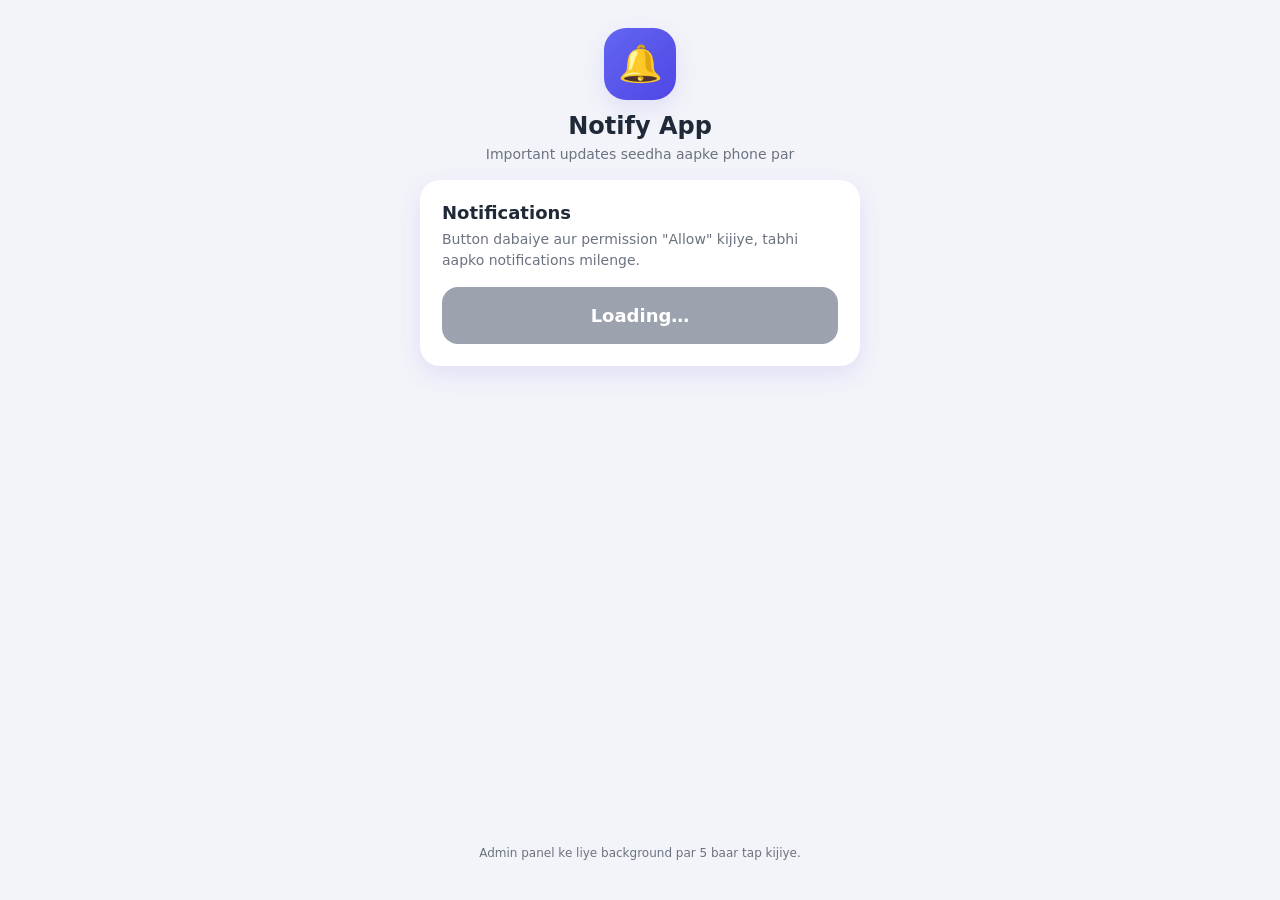
==== index.html @ cc6c39fa "Update index.html" ====
<!DOCTYPE html>
<html lang="hi">
<head>
<meta charset="UTF-8">
<meta name="viewport" content="width=device-width, initial-scale=1, viewport-fit=cover">
<title>Notify App</title>
<meta name="theme-color" content="#4f46e5">
<link rel="manifest" href="/manifest.json">
<link rel="icon" href="/icons/icon-192x192.png">
<link rel="apple-touch-icon" href="/icons/icon-192x192.png">
<meta name="apple-mobile-web-app-capable" content="yes">
<meta name="mobile-web-app-capable" content="yes">
<meta name="apple-mobile-web-app-title" content="Notify">

<!-- OneSignal v16 SDK (ye hi ek external script hai jo allowed hai) -->
<script src="https://cdn.onesignal.com/sdks/web/v16/OneSignalSDK.page.js" defer></script>

<style>
  /* ===== Colors aur basic variables ===== */
  :root{
    --primary:#4f46e5;
    --primary-dark:#4338ca;
    --bg:#f3f4f9;
    --card:#ffffff;
    --text:#1f2937;
    --muted:#6b7280;
    --ok:#16a34a;
    --err:#dc2626;
    --warn:#d97706;
    --shadow:0 8px 24px rgba(79,70,229,.12);
  }
  *{box-sizing:border-box;-webkit-tap-highlight-color:transparent}
  html,body{margin:0;padding:0;min-height:100%}
  body{
    min-height:100vh;
    background:var(--bg);
    color:var(--text);
    font-family:system-ui,-apple-system,"Segoe UI",Roboto,sans-serif;
    display:flex;justify-content:center;
    padding:env(safe-area-inset-top) 16px env(safe-area-inset-bottom);
  }
  /* #app poora page cover karta hai taaki background tap pakda ja sake */
  #app{width:100%;max-width:440px;min-height:100vh;padding:28px 0 40px;display:flex;flex-direction:column;gap:18px}

  header{text-align:center}
  .logo{
    width:72px;height:72px;margin:0 auto 12px;border-radius:22px;
    background:linear-gradient(135deg,#6366f1,#4f46e5);
    display:flex;align-items:center;justify-content:center;
    font-size:36px;box-shadow:var(--shadow);
  }
  h1{margin:0;font-size:24px}
  .sub{margin:6px 0 0;color:var(--muted);font-size:14px}

  /* ===== Cards ===== */
  .card{background:var(--card);border-radius:20px;padding:22px;box-shadow:var(--shadow)}
  .card h2{margin:0 0 6px;font-size:18px}
  .card p{margin:0 0 16px;color:var(--muted);font-size:14px;line-height:1.5}

  /* ===== Buttons ===== */
  button{font:inherit;cursor:pointer;border:0}
  .btn{
    width:100%;padding:18px;border-radius:16px;
    background:var(--primary);color:#fff;font-size:18px;font-weight:600;
    box-shadow:0 6px 16px rgba(79,70,229,.35);transition:transform .1s,background .2s;
  }
  .btn:active{transform:scale(.97)}
  .btn:hover{background:var(--primary-dark)}
  .btn:disabled{background:#9ca3af;box-shadow:none;cursor:not-allowed;transform:none}
  .btn.done{background:var(--ok);box-shadow:none}
  .btn.small{padding:14px;font-size:16px;margin-top:6px}

  /* ===== Inputs ===== */
  label{display:block;font-size:13px;font-weight:600;margin:12px 0 6px}
  input[type=text],input[type=datetime-local],textarea{
    width:100%;padding:13px 14px;border-radius:12px;border:1.5px solid #e5e7eb;
    font:inherit;font-size:16px;background:#fafafa;color:var(--text);outline:none;
  }
  input:focus,textarea:focus{border-color:var(--primary);background:#fff}
  textarea{resize:vertical;min-height:90px}
  .hint{font-size:12px;color:var(--muted);margin-top:4px}

  /* ===== Status messages ===== */
  .status{margin-top:14px;padding:12px 14px;border-radius:12px;font-size:14px;line-height:1.4;display:none}
  .status.show{display:block}
  .status.ok{background:#dcfce7;color:#166534}
  .status.err{background:#fee2e2;color:#991b1b}
  .status.info{background:#e0e7ff;color:#3730a3}
  .status.warn{background:#fef3c7;color:#92400e}

  .hidden{display:none !important}
  .admin-badge{display:inline-block;font-size:11px;background:#fef3c7;color:#92400e;padding:3px 8px;border-radius:999px;margin-left:6px;vertical-align:middle}
  .link-btn{background:none;color:var(--muted);font-size:12px;text-decoration:underline;margin-top:12px;padding:0}
  footer{text-align:center;color:var(--muted);font-size:12px;margin-top:auto}
</style>
</head>
<body>
<div id="app">

  <header>
    <div class="logo">🔔</div>
    <h1>Notify App</h1>
    <p class="sub">Important updates seedha aapke phone par</p>
  </header>

  <!-- ===== USER CARD: Enable Notifications ===== -->
  <section class="card" id="userCard">
    <h2>Notifications</h2>
    <p>Button dabaiye aur permission "Allow" kijiye, tabhi aapko notifications milenge.</p>
    <button class="btn" id="enableBtn" disabled>Loading…</button>
    <div class="status" id="userStatus"></div>
  </section>

  <!-- ===== ADMIN CARD: hidden by default ===== -->
  <section class="card hidden" id="adminCard">
    <h2>Admin Panel <span class="admin-badge">ADMIN</span></h2>
    <p>Message likhiye. Time khali chhodenge to turant send hoga.</p>

    <label for="msgInput">Message</label>
    <textarea id="msgInput" placeholder="Yahan notification ka message likhiye…" maxlength="300"></textarea>

    <label for="timeInput">Schedule time (optional)</label>
    <input type="datetime-local" id="timeInput">
    <div class="hint">Blank = abhi bhejo. Schedule ka time 5 minute ke gap me check hota hai.</div>

    <button class="btn small" id="sendBtn">Send Notification</button>
    <div class="status" id="adminStatus"></div>
    <button class="link-btn" id="logoutBtn">Admin se logout</button>
  </section>

  <footer>Admin panel ke liye background par 5 baar tap kijiye.</footer>
</div>

<script>
/* =====================================================
   CONFIG — yahan apni values daaliye (placeholders replace karein)
   ===================================================== */
const ONESIGNAL_APP_ID = "YOUR_ONESIGNAL_APP_ID";   // OneSignal dashboard se App ID
const BACKEND_URL      = "https://script.google.com/macros/s/AKfycbxgzNhqhgx6jsTKfOIN2GM1vT1RnUZ-F6PFN4quOIs3xCVzwzobRehLZ_WMdXaj-vRo/exec";     // Apps Script Web App ka /exec URL
const ADMIN_PASSWORD   = "admin123";                // Admin password (baad me badal lein)

/* =====================================================
   Chhote helper functions
   ===================================================== */
const $ = (id) => document.getElementById(id);

// Status message dikhane ke liye (type: ok | err | info | warn)
function showStatus(el, type, text){
  el.className = 'status show ' + type;
  el.textContent = text;
}

// Placeholder abhi tak replace hua ya nahi, ye check karta hai
function isConfigured(){
  return ONESIGNAL_APP_ID && !ONESIGNAL_APP_ID.startsWith('YOUR_') &&
         BACKEND_URL && !BACKEND_URL.startsWith('YOUR_');
}

/* Apps Script ko POST bhejne ka function.
   NOTE: Content-Type 'text/plain' isliye rakha hai taaki browser "preflight"
   (OPTIONS request) na bheje — Apps Script OPTIONS support nahi karta. */
async function postToBackend(payload){
  const res = await fetch(BACKEND_URL, {
    method: 'POST',
    headers: { 'Content-Type': 'text/plain;charset=utf-8' },
    body: JSON.stringify(payload)
  });
  if(!res.ok) throw new Error('Server error: ' + res.status);
  return await res.json();
}

/* =====================================================
   PART 1 — USER SIDE: OneSignal + Enable Notifications
   NOTE: Service worker (OneSignalSDKWorker.js) ko OneSignal SDK khud
   register karta hai init() ke time par, isliye alag se register nahi kiya.
   ===================================================== */
let OS = null;                 // OneSignal object yahan store hoga
const enableBtn  = $('enableBtn');
const userStatus = $('userStatus');

window.OneSignalDeferred = window.OneSignalDeferred || [];
OneSignalDeferred.push(async function(OneSignal){
  if(!isConfigured()){
    enableBtn.textContent = 'Setup pending';
    showStatus(userStatus, 'warn', 'index.html me ONESIGNAL_APP_ID aur BACKEND_URL replace kijiye.');
    return;
  }
  try{
    await OneSignal.init({
      appId: ONESIGNAL_APP_ID,
      serviceWorkerPath: 'OneSignalSDKWorker.js',
      notifyButton: { enable: false },          // hum apna button use kar rahe hain
      allowLocalhostAsSecureOrigin: true         // local testing ke liye
    });
    OS = OneSignal;

    // Subscription badle (opt-in / opt-out) to UI refresh karo
    OS.User.PushSubscription.addEventListener('change', refreshUI);
    await refreshUI();
  }catch(err){
    console.error(err);
    enableBtn.textContent = 'Enable Notifications';
    enableBtn.disabled = false;
    showStatus(userStatus, 'err', 'OneSignal start nahi hua: ' + (err.message || err));
  }
});

// Button aur status ko current state ke hisaab se update karta hai
async function refreshUI(){
  if(!OS) return;
  const optedIn = OS.User.PushSubscription.optedIn;
  if(optedIn){
    enableBtn.textContent = '✅ Subscribed';
    enableBtn.classList.add('done');
    enableBtn.disabled = true;
    // Agar pehle register fail hua tha to chupke se dobara try karo
    silentRegister();
  }else{
    enableBtn.textContent = 'Enable Notifications';
    enableBtn.classList.remove('done');
    enableBtn.disabled = false;
    if(Notification.permission === 'denied'){
      showStatus(userStatus, 'err', 'Notifications blocked hain. Browser/site settings me jaakar Allow kijiye.');
    }
  }
}

// playerId (subscription id) aane tak intezaar karta hai (max ~10 sec)
async function waitForPlayerId(){
  for(let i = 0; i < 40; i++){
    const id = OS.User.PushSubscription.id;
    if(id) return id;
    await new Promise(r => setTimeout(r, 250));
  }
  return null;
}

// playerId ko Google Sheet ("Subscribers") me save karta hai
async function registerPlayer(playerId){
  const data = await postToBackend({ action: 'register', playerId: playerId });
  if(!data.ok) throw new Error(data.error || 'Register fail');
  try{ localStorage.setItem('registeredId', playerId); }catch(e){}
}

// Page load par: agar subscribed hai par id save nahi hui, to ab save kar do
async function silentRegister(){
  try{
    const id = await waitForPlayerId();
    if(!id) return;
    if(localStorage.getItem('registeredId') === id) return; // pehle se saved
    await registerPlayer(id);
  }catch(e){ console.warn('Silent register fail:', e); }
}

// "Enable Notifications" button click
enableBtn.addEventListener('click', async () => {
  if(!OS){ showStatus(userStatus, 'err', 'OneSignal abhi ready nahi hai, thodi der baad try kijiye.'); return; }
  enableBtn.disabled = true;
  showStatus(userStatus, 'info', 'Permission maangi ja rahi hai…');
  try{
    await OS.Notifications.requestPermission();           // browser popup
    if(!OS.Notifications.permission){
      showStatus(userStatus, 'err', 'Permission deny ho gayi. Settings me jaakar Allow kijiye.');
      enableBtn.disabled = false;
      return;
    }
    await OS.User.PushSubscription.optIn();               // subscription active karo
    const playerId = await waitForPlayerId();
    if(!playerId) throw new Error('Subscription ID nahi mili, dobara try kijiye.');
    await registerPlayer(playerId);
    showStatus(userStatus, 'ok', 'Done! Aap ab notifications paayenge. 🎉');
    await refreshUI();
  }catch(err){
    console.error(err);
    showStatus(userStatus, 'err', 'Error: ' + (err.message || err));
    enableBtn.disabled = false;
  }
});

/* =====================================================
   PART 2 — HIDDEN ADMIN PANEL
   Background par 1.5 sec ke andar 5 tap → password prompt
   ===================================================== */
const adminCard = $('adminCard');
const adminStatus = $('adminStatus');

function showAdmin(){ adminCard.classList.remove('hidden'); }
function hideAdmin(){ adminCard.classList.add('hidden'); }

// Page load par: agar pehle unlock kiya tha to panel dikhao
try{ if(localStorage.getItem('isAdmin') === '1') showAdmin(); }catch(e){}

let tapTimes = [];
document.addEventListener('click', (e) => {
  // Buttons, inputs aur cards par tap ginti me nahi aayega — sirf background
  if(e.target.closest('button, input, textarea, label, .card')) return;
  const now = Date.now();
  tapTimes.push(now);
  tapTimes = tapTimes.filter(t => now - t <= 1500);  // sirf pichhle 1.5 sec ke taps
  if(tapTimes.length >= 5){
    tapTimes = [];
    if(!adminCard.classList.contains('hidden')) return;   // pehle se unlocked
    const pwd = window.prompt('Admin password daaliye:');
    if(pwd === null) return;                              // cancel
    if(pwd === ADMIN_PASSWORD){
      try{ localStorage.setItem('isAdmin', '1'); }catch(e){}
      showAdmin();
    }else{
      alert('Galat password.');
    }
  }
});

// Logout: panel chhupa do aur isAdmin hata do
$('logoutBtn').addEventListener('click', () => {
  try{ localStorage.removeItem('isAdmin'); }catch(e){}
  hideAdmin();
});

// "Send Notification" button
$('sendBtn').addEventListener('click', async () => {
  const sendBtn = $('sendBtn');
  const message = $('msgInput').value.trim();
  const timeVal = $('timeInput').value;     // "2026-11-01T18:30" (device ka local time)

  if(!message){ showStatus(adminStatus, 'err', 'Pehle message likhiye.'); return; }
  if(!isConfigured()){ showStatus(adminStatus, 'err', 'BACKEND_URL abhi replace nahi hua.'); return; }

  // Local time ko ISO (UTC) me badalte hain taaki timezone ka confusion na ho
  let time = '';
  if(timeVal){
    const d = new Date(timeVal);
    if(isNaN(d.getTime())){ showStatus(adminStatus, 'err', 'Time sahi nahi hai.'); return; }
    time = d.toISOString();
  }

  sendBtn.disabled = true;
  showStatus(adminStatus, 'info', time ? 'Schedule ho raha hai…' : 'Bheja ja raha hai…');
  try{
    const data = await postToBackend({ action: 'schedule', message: message, time: time });
    if(!data.ok) throw new Error(data.error || 'Request fail');
    showStatus(adminStatus, 'ok', time
      ? '✅ Schedule ho gaya! Time par (5 min ke andar) send hoga.'
      : '✅ Notification bhej di gayi!');
    $('msgInput').value = '';
    $('timeInput').value = '';
  }catch(err){
    console.error(err);
    showStatus(adminStatus, 'err', 'Error: ' + (err.message || err));
  }finally{
    sendBtn.disabled = false;
  }
});
</script>
</body>
</html>
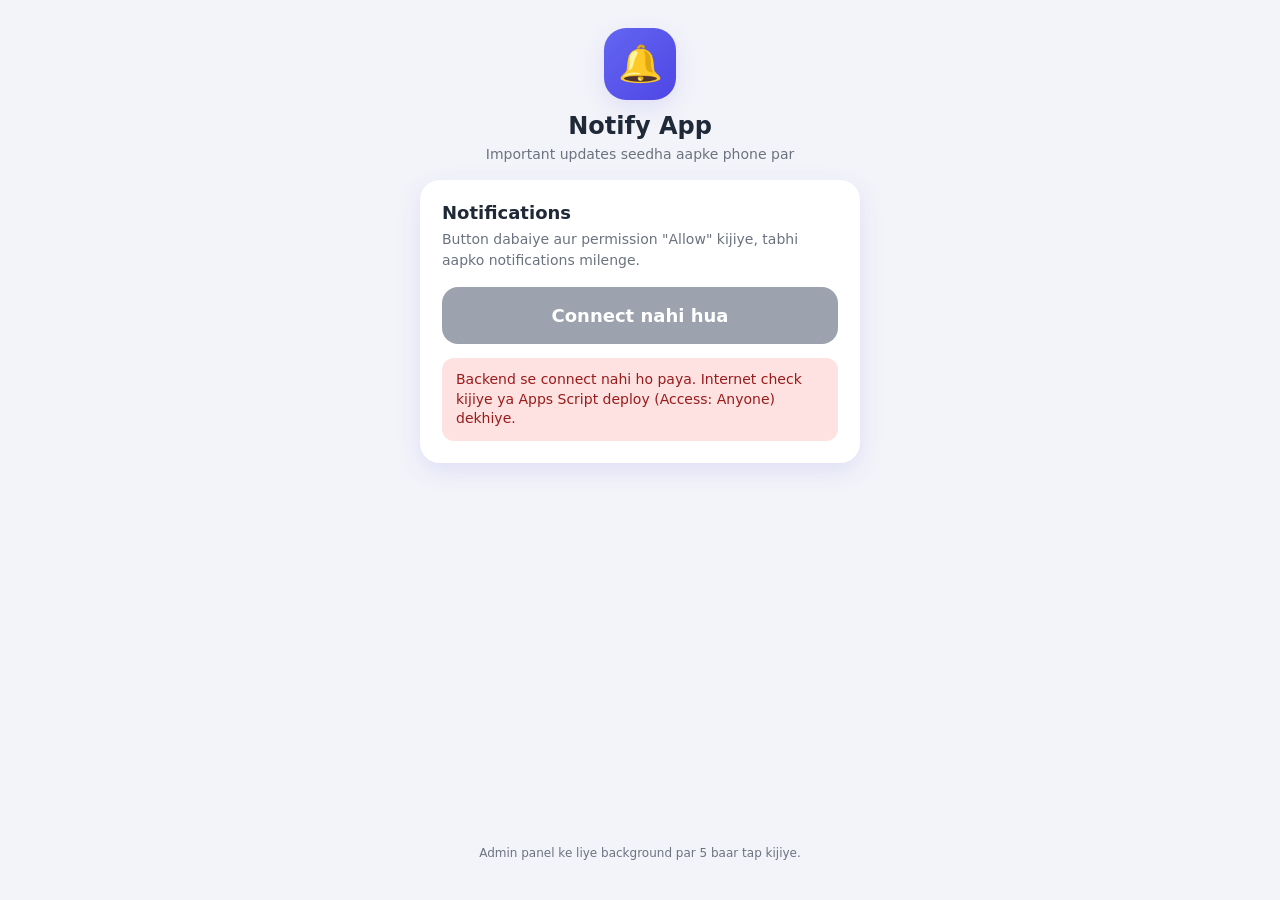
==== commit ff7ee1bd: "Update index.html" ====
--- a/index.html
+++ b/index.html
@@ -12,8 +12,8 @@
 <meta name="mobile-web-app-capable" content="yes">
 <meta name="apple-mobile-web-app-title" content="Notify">
 
-<!-- OneSignal v16 SDK (ye hi ek external script hai jo allowed hai) -->
-<script src="https://cdn.onesignal.com/sdks/web/v16/OneSignalSDK.page.js" defer></script>
+<!-- NOTE: OneSignal SDK neeche script me dynamically load hota hai
+     (pehle backend se App ID milta hai, phir SDK start hota hai) -->
 
 <style>
   /* ===== Colors aur basic variables ===== */
@@ -25,8 +25,6 @@
     --text:#1f2937;
     --muted:#6b7280;
     --ok:#16a34a;
-    --err:#dc2626;
-    --warn:#d97706;
     --shadow:0 8px 24px rgba(79,70,229,.12);
   }
   *{box-sizing:border-box;-webkit-tap-highlight-color:transparent}
@@ -39,7 +37,6 @@
     display:flex;justify-content:center;
     padding:env(safe-area-inset-top) 16px env(safe-area-inset-bottom);
   }
-  /* #app poora page cover karta hai taaki background tap pakda ja sake */
   #app{width:100%;max-width:440px;min-height:100vh;padding:28px 0 40px;display:flex;flex-direction:column;gap:18px}
 
   header{text-align:center}
@@ -52,12 +49,10 @@
   h1{margin:0;font-size:24px}
   .sub{margin:6px 0 0;color:var(--muted);font-size:14px}
 
-  /* ===== Cards ===== */
   .card{background:var(--card);border-radius:20px;padding:22px;box-shadow:var(--shadow)}
   .card h2{margin:0 0 6px;font-size:18px}
   .card p{margin:0 0 16px;color:var(--muted);font-size:14px;line-height:1.5}
 
-  /* ===== Buttons ===== */
   button{font:inherit;cursor:pointer;border:0}
   .btn{
     width:100%;padding:18px;border-radius:16px;
@@ -70,18 +65,16 @@
   .btn.done{background:var(--ok);box-shadow:none}
   .btn.small{padding:14px;font-size:16px;margin-top:6px}
 
-  /* ===== Inputs ===== */
   label{display:block;font-size:13px;font-weight:600;margin:12px 0 6px}
-  input[type=text],input[type=datetime-local],textarea{
+  input[type=text],input[type=url],input[type=datetime-local],textarea{
     width:100%;padding:13px 14px;border-radius:12px;border:1.5px solid #e5e7eb;
     font:inherit;font-size:16px;background:#fafafa;color:var(--text);outline:none;
   }
   input:focus,textarea:focus{border-color:var(--primary);background:#fff}
   textarea{resize:vertical;min-height:90px}
-  .hint{font-size:12px;color:var(--muted);margin-top:4px}
-
-  /* ===== Status messages ===== */
-  .status{margin-top:14px;padding:12px 14px;border-radius:12px;font-size:14px;line-height:1.4;display:none}
+  .hint{font-size:12px;color:var(--muted);margin-top:4px;line-height:1.4}
+
+  .status{margin-top:14px;padding:12px 14px;border-radius:12px;font-size:14px;line-height:1.4;display:none;word-break:break-word}
   .status.show{display:block}
   .status.ok{background:#dcfce7;color:#166534}
   .status.err{background:#fee2e2;color:#991b1b}
@@ -90,7 +83,7 @@
 
   .hidden{display:none !important}
   .admin-badge{display:inline-block;font-size:11px;background:#fef3c7;color:#92400e;padding:3px 8px;border-radius:999px;margin-left:6px;vertical-align:middle}
-  .link-btn{background:none;color:var(--muted);font-size:12px;text-decoration:underline;margin-top:12px;padding:0}
+  .link-btn{background:none;color:var(--muted);font-size:12px;text-decoration:underline;margin:12px 14px 0 0;padding:0}
   footer{text-align:center;color:var(--muted);font-size:12px;margin-top:auto}
 </style>
 </head>
@@ -102,6 +95,16 @@
     <h1>Notify App</h1>
     <p class="sub">Important updates seedha aapke phone par</p>
   </header>
+
+  <!-- ===== SETUP CARD: sirf tab dikhta hai jab backend URL na ho ===== -->
+  <section class="card hidden" id="setupCard">
+    <h2>Pehli baar setup</h2>
+    <p>Apps Script ka Web App URL (<b>/exec</b> wala) yahan paste kijiye. Ek baar save hone par is phone/browser me yaad rahega.</p>
+    <label for="urlInput">Web App URL</label>
+    <input type="url" id="urlInput" placeholder="https://script.google.com/macros/s/.../exec">
+    <button class="btn small" id="saveUrlBtn">Save & Open</button>
+    <div class="status" id="setupStatus"></div>
+  </section>
 
   <!-- ===== USER CARD: Enable Notifications ===== -->
   <section class="card" id="userCard">
@@ -114,7 +117,7 @@
   <!-- ===== ADMIN CARD: hidden by default ===== -->
   <section class="card hidden" id="adminCard">
     <h2>Admin Panel <span class="admin-badge">ADMIN</span></h2>
-    <p>Message likhiye. Time khali chhodenge to turant send hoga.</p>
+    <p>Message likhiye. Time khali chhodenge to turant send hoga. Ye sab Google Sheet ke <b>Schedule</b> tab me bhi dikhta hai.</p>
 
     <label for="msgInput">Message</label>
     <textarea id="msgInput" placeholder="Yahan notification ka message likhiye…" maxlength="300"></textarea>
@@ -125,6 +128,7 @@
 
     <button class="btn small" id="sendBtn">Send Notification</button>
     <div class="status" id="adminStatus"></div>
+    <button class="link-btn" id="changeUrlBtn">Backend URL badlo</button>
     <button class="link-btn" id="logoutBtn">Admin se logout</button>
   </section>
 
@@ -133,32 +137,53 @@
 
 <script>
 /* =====================================================
-   CONFIG — yahan apni values daaliye (placeholders replace karein)
+   CONFIG — sirf ye 2 cheezen (dono pehle se bhari hui hain)
+   BACKEND_URL: Apps Script Web App ka /exec URL
+                (galat/naya ho to app ke Setup card ya Admin → "Backend URL badlo" se bhi badal sakte hain,
+                 ya link me ?api=<URL> laga kar kholiye)
+   ADMIN_PASSWORD: ab sirf Apps Script (Code.gs) me check hota hai. Yahan sirf yaad dilane ke liye hai.
+   OneSignal App ID yahan nahi chahiye — wo backend se apne aap aata hai.
    ===================================================== */
-const ONESIGNAL_APP_ID = "YOUR_ONESIGNAL_APP_ID";   // OneSignal dashboard se App ID
-const BACKEND_URL      = "https://script.google.com/macros/s/AKfycbxgzNhqhgx6jsTKfOIN2GM1vT1RnUZ-F6PFN4quOIs3xCVzwzobRehLZ_WMdXaj-vRo/exec";     // Apps Script Web App ka /exec URL
-const ADMIN_PASSWORD   = "admin123";                // Admin password (baad me badal lein)
+const BACKEND_URL_DEFAULT = "https://script.google.com/macros/s/AKfycbxgzNhqhgx6jsTKfOIN2GM1vT1RnUZ-F6PFN4quOIs3xCVzwzobRehLZ_WMdXaj-vRo/exec";
+const ADMIN_PASSWORD      = "admin123";   // (sirf reference — asli check Code.gs ke ADMIN_PASSWORD se hota hai)
 
 /* =====================================================
-   Chhote helper functions
+   Helpers
    ===================================================== */
 const $ = (id) => document.getElementById(id);
 
-// Status message dikhane ke liye (type: ok | err | info | warn)
 function showStatus(el, type, text){
   el.className = 'status show ' + type;
   el.textContent = text;
 }
-
-// Placeholder abhi tak replace hua ya nahi, ye check karta hai
-function isConfigured(){
-  return ONESIGNAL_APP_ID && !ONESIGNAL_APP_ID.startsWith('YOUR_') &&
-         BACKEND_URL && !BACKEND_URL.startsWith('YOUR_');
-}
-
-/* Apps Script ko POST bhejne ka function.
-   NOTE: Content-Type 'text/plain' isliye rakha hai taaki browser "preflight"
-   (OPTIONS request) na bheje — Apps Script OPTIONS support nahi karta. */
+function lsGet(k){ try{ return localStorage.getItem(k); }catch(e){ return null; } }
+function lsSet(k,v){ try{ localStorage.setItem(k,v); }catch(e){} }
+function lsDel(k){ try{ localStorage.removeItem(k); }catch(e){} }
+
+function validBackend(u){
+  return typeof u === 'string' && /^https:\/\/script\.google\.com\/macros\/s\/[^\s]+\/exec$/.test(u.trim());
+}
+
+/* Backend URL kahan se aayega (priority):
+   1) link me ?api=...   2) is browser me saved   3) upar ka default */
+function resolveBackend(){
+  try{
+    const p = new URLSearchParams(location.search);
+    const api = p.get('api');
+    if(api && validBackend(api)){
+      lsSet('backendUrl', api.trim());
+      history.replaceState(null, '', location.pathname);   // URL saaf kar do
+    }
+  }catch(e){}
+  const saved = lsGet('backendUrl');
+  if(validBackend(saved)) return saved.trim();
+  if(validBackend(BACKEND_URL_DEFAULT)) return BACKEND_URL_DEFAULT;
+  return '';
+}
+let BACKEND_URL = resolveBackend();
+
+/* Apps Script ko POST. Content-Type 'text/plain' isliye ki browser "preflight"
+   (OPTIONS) na bheje — Apps Script OPTIONS support nahi karta. */
 async function postToBackend(payload){
   const res = await fetch(BACKEND_URL, {
     method: 'POST',
@@ -168,44 +193,87 @@
   if(!res.ok) throw new Error('Server error: ' + res.status);
   return await res.json();
 }
+async function getFromBackend(query){
+  const res = await fetch(BACKEND_URL + '?' + query);
+  if(!res.ok) throw new Error('Server error: ' + res.status);
+  return await res.json();
+}
 
 /* =====================================================
-   PART 1 — USER SIDE: OneSignal + Enable Notifications
-   NOTE: Service worker (OneSignalSDKWorker.js) ko OneSignal SDK khud
-   register karta hai init() ke time par, isliye alag se register nahi kiya.
+   SETUP CARD (backend URL paste karna)
    ===================================================== */
-let OS = null;                 // OneSignal object yahan store hoga
+const setupCard = $('setupCard');
+$('saveUrlBtn').addEventListener('click', () => {
+  const u = $('urlInput').value.trim();
+  if(!validBackend(u)){
+    showStatus($('setupStatus'), 'err', 'URL sahi nahi hai. Ye https://script.google.com/macros/s/.../exec jaisa hona chahiye.');
+    return;
+  }
+  lsSet('backendUrl', u);
+  location.reload();
+});
+
+/* =====================================================
+   USER SIDE: OneSignal + Enable Notifications
+   Service worker (OneSignalSDKWorker.js) OneSignal khud register karta hai.
+   ===================================================== */
+let OS = null;
 const enableBtn  = $('enableBtn');
 const userStatus = $('userStatus');
 
-window.OneSignalDeferred = window.OneSignalDeferred || [];
-OneSignalDeferred.push(async function(OneSignal){
-  if(!isConfigured()){
-    enableBtn.textContent = 'Setup pending';
-    showStatus(userStatus, 'warn', 'index.html me ONESIGNAL_APP_ID aur BACKEND_URL replace kijiye.');
+async function bootPush(){
+  if(!BACKEND_URL){
+    setupCard.classList.remove('hidden');
+    $('userCard').classList.add('hidden');
     return;
   }
-  try{
-    await OneSignal.init({
-      appId: ONESIGNAL_APP_ID,
-      serviceWorkerPath: 'OneSignalSDKWorker.js',
-      notifyButton: { enable: false },          // hum apna button use kar rahe hain
-      allowLocalhostAsSecureOrigin: true         // local testing ke liye
-    });
-    OS = OneSignal;
-
-    // Subscription badle (opt-in / opt-out) to UI refresh karo
-    OS.User.PushSubscription.addEventListener('change', refreshUI);
-    await refreshUI();
+  // 1) Backend se OneSignal App ID lo
+  let appId = '';
+  try{
+    const cfg = await getFromBackend('action=config');
+    appId = cfg && cfg.appId ? String(cfg.appId) : '';
   }catch(err){
     console.error(err);
+    enableBtn.textContent = 'Connect nahi hua';
+    showStatus(userStatus, 'err', 'Backend se connect nahi ho paya. Internet check kijiye ya Apps Script deploy (Access: Anyone) dekhiye.');
+    return;
+  }
+  if(!appId || appId.indexOf('YOUR_') === 0){
+    enableBtn.textContent = 'Setup pending';
+    showStatus(userStatus, 'warn', 'Code.gs me ONESIGNAL_APP_ID daaliye, phir Apps Script ko New version deploy kijiye.');
+    return;
+  }
+
+  // 2) OneSignal SDK load karo aur init karo
+  window.OneSignalDeferred = window.OneSignalDeferred || [];
+  OneSignalDeferred.push(async function(OneSignal){
+    try{
+      await OneSignal.init({
+        appId: appId,
+        serviceWorkerPath: 'OneSignalSDKWorker.js',
+        notifyButton: { enable: false },
+        allowLocalhostAsSecureOrigin: true
+      });
+      OS = OneSignal;
+      OS.User.PushSubscription.addEventListener('change', refreshUI);
+      await refreshUI();
+    }catch(err){
+      console.error(err);
+      enableBtn.textContent = 'Enable Notifications';
+      enableBtn.disabled = false;
+      showStatus(userStatus, 'err', 'OneSignal start nahi hua: ' + (err.message || err) + ' (OneSignal me Site URL sahi hai?)');
+    }
+  });
+  const s = document.createElement('script');
+  s.src = 'https://cdn.onesignal.com/sdks/web/v16/OneSignalSDK.page.js';
+  s.defer = true;
+  s.onerror = () => {
     enableBtn.textContent = 'Enable Notifications';
-    enableBtn.disabled = false;
-    showStatus(userStatus, 'err', 'OneSignal start nahi hua: ' + (err.message || err));
-  }
-});
-
-// Button aur status ko current state ke hisaab se update karta hai
+    showStatus(userStatus, 'err', 'OneSignal load nahi hua. Internet check kijiye.');
+  };
+  document.head.appendChild(s);
+}
+
 async function refreshUI(){
   if(!OS) return;
   const optedIn = OS.User.PushSubscription.optedIn;
@@ -213,8 +281,7 @@
     enableBtn.textContent = '✅ Subscribed';
     enableBtn.classList.add('done');
     enableBtn.disabled = true;
-    // Agar pehle register fail hua tha to chupke se dobara try karo
-    silentRegister();
+    silentRegister();   // agar pehle save fail hua tha to chupke se dobara
   }else{
     enableBtn.textContent = 'Enable Notifications';
     enableBtn.classList.remove('done');
@@ -225,7 +292,6 @@
   }
 }
 
-// playerId (subscription id) aane tak intezaar karta hai (max ~10 sec)
 async function waitForPlayerId(){
   for(let i = 0; i < 40; i++){
     const id = OS.User.PushSubscription.id;
@@ -235,36 +301,33 @@
   return null;
 }
 
-// playerId ko Google Sheet ("Subscribers") me save karta hai
 async function registerPlayer(playerId){
   const data = await postToBackend({ action: 'register', playerId: playerId });
   if(!data.ok) throw new Error(data.error || 'Register fail');
-  try{ localStorage.setItem('registeredId', playerId); }catch(e){}
-}
-
-// Page load par: agar subscribed hai par id save nahi hui, to ab save kar do
+  lsSet('registeredId', playerId);
+}
+
 async function silentRegister(){
   try{
     const id = await waitForPlayerId();
     if(!id) return;
-    if(localStorage.getItem('registeredId') === id) return; // pehle se saved
+    if(lsGet('registeredId') === id) return;
     await registerPlayer(id);
   }catch(e){ console.warn('Silent register fail:', e); }
 }
 
-// "Enable Notifications" button click
 enableBtn.addEventListener('click', async () => {
   if(!OS){ showStatus(userStatus, 'err', 'OneSignal abhi ready nahi hai, thodi der baad try kijiye.'); return; }
   enableBtn.disabled = true;
   showStatus(userStatus, 'info', 'Permission maangi ja rahi hai…');
   try{
-    await OS.Notifications.requestPermission();           // browser popup
+    await OS.Notifications.requestPermission();
     if(!OS.Notifications.permission){
       showStatus(userStatus, 'err', 'Permission deny ho gayi. Settings me jaakar Allow kijiye.');
       enableBtn.disabled = false;
       return;
     }
-    await OS.User.PushSubscription.optIn();               // subscription active karo
+    await OS.User.PushSubscription.optIn();
     const playerId = await waitForPlayerId();
     if(!playerId) throw new Error('Subscription ID nahi mili, dobara try kijiye.');
     await registerPlayer(playerId);
@@ -277,54 +340,69 @@
   }
 });
 
+bootPush();
+
 /* =====================================================
-   PART 2 — HIDDEN ADMIN PANEL
+   HIDDEN ADMIN PANEL
    Background par 1.5 sec ke andar 5 tap → password prompt
+   Password ab BACKEND (Code.gs) me verify hota hai, isliye page source me nahi dikhta.
    ===================================================== */
-const adminCard = $('adminCard');
+const adminCard   = $('adminCard');
 const adminStatus = $('adminStatus');
 
 function showAdmin(){ adminCard.classList.remove('hidden'); }
 function hideAdmin(){ adminCard.classList.add('hidden'); }
-
-// Page load par: agar pehle unlock kiya tha to panel dikhao
-try{ if(localStorage.getItem('isAdmin') === '1') showAdmin(); }catch(e){}
+function adminLogout(){ lsDel('isAdmin'); lsDel('adminPw'); hideAdmin(); }
+
+// Pehle unlock kiya tha to panel dikhao
+if(lsGet('isAdmin') === '1' && lsGet('adminPw')) showAdmin();
 
 let tapTimes = [];
-document.addEventListener('click', (e) => {
-  // Buttons, inputs aur cards par tap ginti me nahi aayega — sirf background
-  if(e.target.closest('button, input, textarea, label, .card')) return;
+document.addEventListener('click', async (e) => {
+  if(e.target.closest('button, input, textarea, label, .card')) return;   // sirf background tap
   const now = Date.now();
   tapTimes.push(now);
-  tapTimes = tapTimes.filter(t => now - t <= 1500);  // sirf pichhle 1.5 sec ke taps
-  if(tapTimes.length >= 5){
-    tapTimes = [];
-    if(!adminCard.classList.contains('hidden')) return;   // pehle se unlocked
-    const pwd = window.prompt('Admin password daaliye:');
-    if(pwd === null) return;                              // cancel
-    if(pwd === ADMIN_PASSWORD){
-      try{ localStorage.setItem('isAdmin', '1'); }catch(e){}
+  tapTimes = tapTimes.filter(t => now - t <= 1500);
+  if(tapTimes.length < 5) return;
+  tapTimes = [];
+  if(!adminCard.classList.contains('hidden')) return;
+
+  if(!BACKEND_URL){ alert('Pehle upar Web App URL save kijiye.'); return; }
+  const pwd = window.prompt('Admin password daaliye:');
+  if(pwd === null) return;
+  try{
+    const data = await postToBackend({ action: 'verify', password: pwd });
+    if(data.ok){
+      lsSet('isAdmin', '1');
+      lsSet('adminPw', pwd);
       showAdmin();
     }else{
       alert('Galat password.');
     }
+  }catch(err){
+    alert('Backend se connect nahi hua: ' + (err.message || err));
   }
 });
 
-// Logout: panel chhupa do aur isAdmin hata do
-$('logoutBtn').addEventListener('click', () => {
-  try{ localStorage.removeItem('isAdmin'); }catch(e){}
-  hideAdmin();
+$('logoutBtn').addEventListener('click', adminLogout);
+
+// Backend URL badalna
+$('changeUrlBtn').addEventListener('click', () => {
+  const u = window.prompt('Naya Web App URL (/exec wala):', BACKEND_URL);
+  if(u === null) return;
+  if(!validBackend(u)){ alert('URL sahi nahi hai.'); return; }
+  lsSet('backendUrl', u.trim());
+  location.reload();
 });
 
-// "Send Notification" button
+// Send Notification
 $('sendBtn').addEventListener('click', async () => {
   const sendBtn = $('sendBtn');
   const message = $('msgInput').value.trim();
-  const timeVal = $('timeInput').value;     // "2026-11-01T18:30" (device ka local time)
+  const timeVal = $('timeInput').value;
 
   if(!message){ showStatus(adminStatus, 'err', 'Pehle message likhiye.'); return; }
-  if(!isConfigured()){ showStatus(adminStatus, 'err', 'BACKEND_URL abhi replace nahi hua.'); return; }
+  if(!BACKEND_URL){ showStatus(adminStatus, 'err', 'Backend URL set nahi hai.'); return; }
 
   // Local time ko ISO (UTC) me badalte hain taaki timezone ka confusion na ho
   let time = '';
@@ -337,8 +415,11 @@
   sendBtn.disabled = true;
   showStatus(adminStatus, 'info', time ? 'Schedule ho raha hai…' : 'Bheja ja raha hai…');
   try{
-    const data = await postToBackend({ action: 'schedule', message: message, time: time });
-    if(!data.ok) throw new Error(data.error || 'Request fail');
+    const data = await postToBackend({ action: 'schedule', message: message, time: time, password: lsGet('adminPw') || '' });
+    if(!data.ok){
+      if(data.error === 'unauthorized'){ adminLogout(); throw new Error('Password ab sahi nahi hai, dobara unlock kijiye.'); }
+      throw new Error(data.error || 'Request fail');
+    }
     showStatus(adminStatus, 'ok', time
       ? '✅ Schedule ho gaya! Time par (5 min ke andar) send hoga.'
       : '✅ Notification bhej di gayi!');
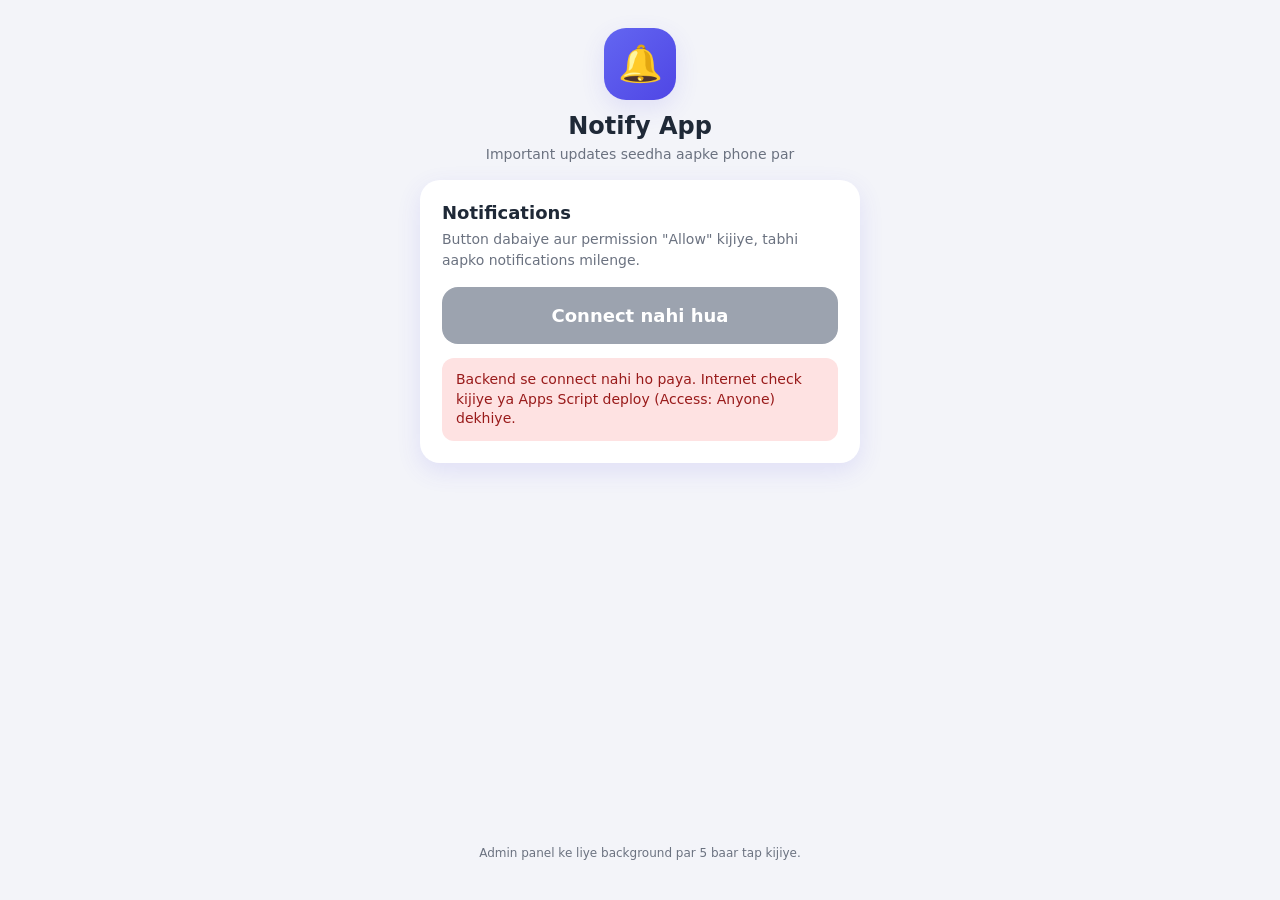
==== commit 06cea524: "Update index.html" ====
--- a/index.html
+++ b/index.html
@@ -144,7 +144,7 @@
    ADMIN_PASSWORD: ab sirf Apps Script (Code.gs) me check hota hai. Yahan sirf yaad dilane ke liye hai.
    OneSignal App ID yahan nahi chahiye — wo backend se apne aap aata hai.
    ===================================================== */
-const BACKEND_URL_DEFAULT = "https://script.google.com/macros/s/AKfycbxgzNhqhgx6jsTKfOIN2GM1vT1RnUZ-F6PFN4quOIs3xCVzwzobRehLZ_WMdXaj-vRo/exec";
+const BACKEND_URL_DEFAULT = "https://script.google.com/macros/s/AKfycbxMZ6_kFZsaSzpe0Cp7EcGmI9-YgKilrHXSVbq-NQ75AY3hK4TQQ7vaO92esKqCQt6P/exec";
 const ADMIN_PASSWORD      = "admin123";   // (sirf reference — asli check Code.gs ke ADMIN_PASSWORD se hota hai)
 
 /* =====================================================
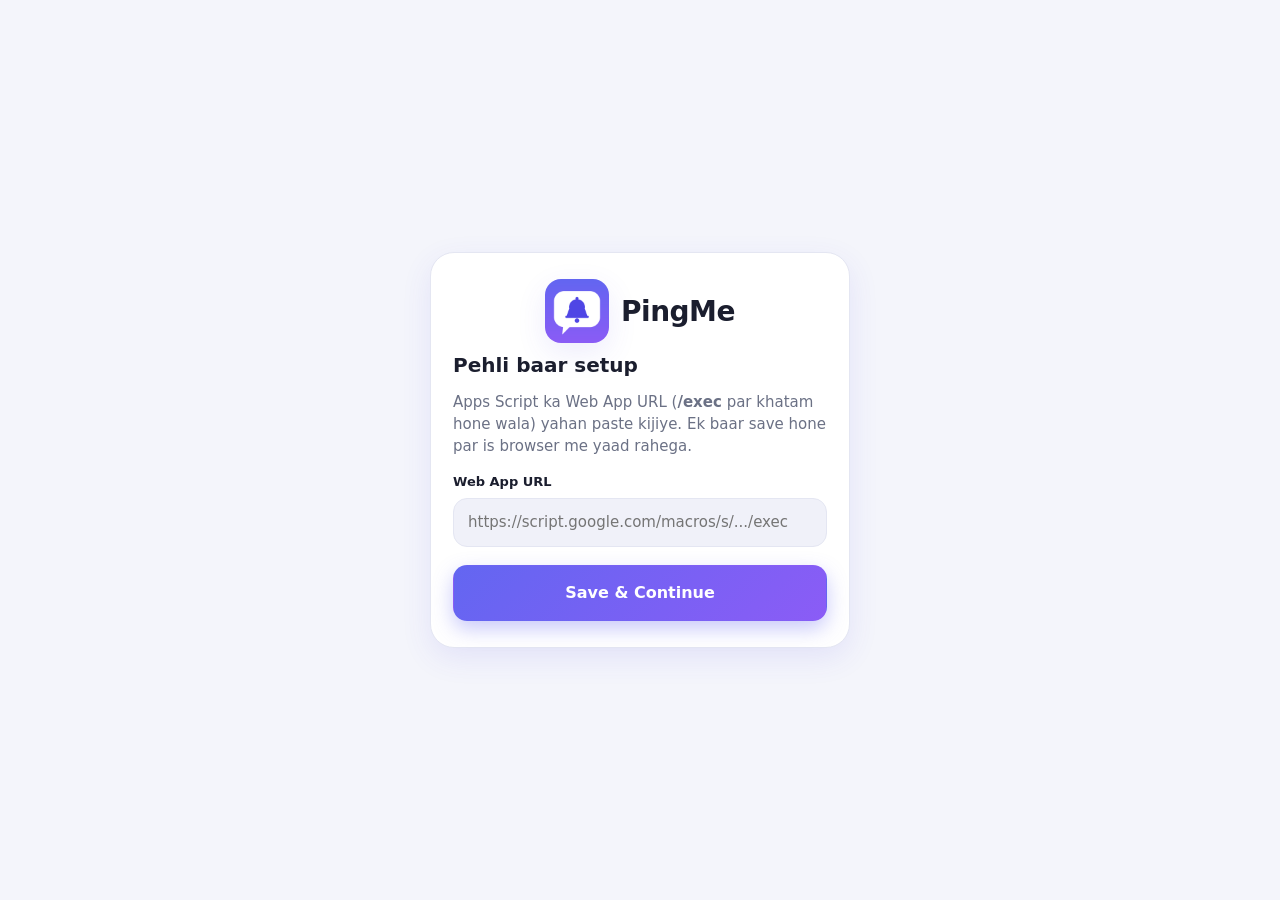
==== commit 90b9a483: "Add files via upload" ====
--- a/index.html
+++ b/index.html
@@ -1,437 +1,104 @@
 <!DOCTYPE html>
-<html lang="hi">
+<html lang="hi" data-theme="light">
 <head>
 <meta charset="UTF-8">
 <meta name="viewport" content="width=device-width, initial-scale=1, viewport-fit=cover">
-<title>Notify App</title>
-<meta name="theme-color" content="#4f46e5">
-<link rel="manifest" href="/manifest.json">
-<link rel="icon" href="/icons/icon-192x192.png">
-<link rel="apple-touch-icon" href="/icons/icon-192x192.png">
+<title>PingMe</title>
+<meta name="description" content="Apne connected doston ko instant ya scheduled push notification bhejiye.">
+<meta name="theme-color" content="#6366f1">
+<link rel="manifest" href="manifest.json">
+<link rel="icon" type="image/png" href="icons/favicon.png">
+<link rel="apple-touch-icon" href="icons/icon-192x192.png">
 <meta name="apple-mobile-web-app-capable" content="yes">
 <meta name="mobile-web-app-capable" content="yes">
-<meta name="apple-mobile-web-app-title" content="Notify">
-
-<!-- NOTE: OneSignal SDK neeche script me dynamically load hota hai
-     (pehle backend se App ID milta hai, phir SDK start hota hai) -->
-
-<style>
-  /* ===== Colors aur basic variables ===== */
-  :root{
-    --primary:#4f46e5;
-    --primary-dark:#4338ca;
-    --bg:#f3f4f9;
-    --card:#ffffff;
-    --text:#1f2937;
-    --muted:#6b7280;
-    --ok:#16a34a;
-    --shadow:0 8px 24px rgba(79,70,229,.12);
-  }
-  *{box-sizing:border-box;-webkit-tap-highlight-color:transparent}
-  html,body{margin:0;padding:0;min-height:100%}
-  body{
-    min-height:100vh;
-    background:var(--bg);
-    color:var(--text);
-    font-family:system-ui,-apple-system,"Segoe UI",Roboto,sans-serif;
-    display:flex;justify-content:center;
-    padding:env(safe-area-inset-top) 16px env(safe-area-inset-bottom);
-  }
-  #app{width:100%;max-width:440px;min-height:100vh;padding:28px 0 40px;display:flex;flex-direction:column;gap:18px}
-
-  header{text-align:center}
-  .logo{
-    width:72px;height:72px;margin:0 auto 12px;border-radius:22px;
-    background:linear-gradient(135deg,#6366f1,#4f46e5);
-    display:flex;align-items:center;justify-content:center;
-    font-size:36px;box-shadow:var(--shadow);
-  }
-  h1{margin:0;font-size:24px}
-  .sub{margin:6px 0 0;color:var(--muted);font-size:14px}
-
-  .card{background:var(--card);border-radius:20px;padding:22px;box-shadow:var(--shadow)}
-  .card h2{margin:0 0 6px;font-size:18px}
-  .card p{margin:0 0 16px;color:var(--muted);font-size:14px;line-height:1.5}
-
-  button{font:inherit;cursor:pointer;border:0}
-  .btn{
-    width:100%;padding:18px;border-radius:16px;
-    background:var(--primary);color:#fff;font-size:18px;font-weight:600;
-    box-shadow:0 6px 16px rgba(79,70,229,.35);transition:transform .1s,background .2s;
-  }
-  .btn:active{transform:scale(.97)}
-  .btn:hover{background:var(--primary-dark)}
-  .btn:disabled{background:#9ca3af;box-shadow:none;cursor:not-allowed;transform:none}
-  .btn.done{background:var(--ok);box-shadow:none}
-  .btn.small{padding:14px;font-size:16px;margin-top:6px}
-
-  label{display:block;font-size:13px;font-weight:600;margin:12px 0 6px}
-  input[type=text],input[type=url],input[type=datetime-local],textarea{
-    width:100%;padding:13px 14px;border-radius:12px;border:1.5px solid #e5e7eb;
-    font:inherit;font-size:16px;background:#fafafa;color:var(--text);outline:none;
-  }
-  input:focus,textarea:focus{border-color:var(--primary);background:#fff}
-  textarea{resize:vertical;min-height:90px}
-  .hint{font-size:12px;color:var(--muted);margin-top:4px;line-height:1.4}
-
-  .status{margin-top:14px;padding:12px 14px;border-radius:12px;font-size:14px;line-height:1.4;display:none;word-break:break-word}
-  .status.show{display:block}
-  .status.ok{background:#dcfce7;color:#166534}
-  .status.err{background:#fee2e2;color:#991b1b}
-  .status.info{background:#e0e7ff;color:#3730a3}
-  .status.warn{background:#fef3c7;color:#92400e}
-
-  .hidden{display:none !important}
-  .admin-badge{display:inline-block;font-size:11px;background:#fef3c7;color:#92400e;padding:3px 8px;border-radius:999px;margin-left:6px;vertical-align:middle}
-  .link-btn{background:none;color:var(--muted);font-size:12px;text-decoration:underline;margin:12px 14px 0 0;padding:0}
-  footer{text-align:center;color:var(--muted);font-size:12px;margin-top:auto}
-</style>
+<meta name="apple-mobile-web-app-title" content="PingMe">
+<link rel="stylesheet" href="style.css">
+<script>
+  /* Theme flash se bachne ke liye sabse pehle set karo */
+  (function () {
+    try {
+      var t = localStorage.getItem('theme');
+      if (!t) t = window.matchMedia && matchMedia('(prefers-color-scheme: dark)').matches ? 'dark' : 'light';
+      document.documentElement.setAttribute('data-theme', t);
+    } catch (e) {}
+  })();
+</script>
 </head>
 <body>
-<div id="app">
 
-  <header>
-    <div class="logo">🔔</div>
-    <h1>Notify App</h1>
-    <p class="sub">Important updates seedha aapke phone par</p>
-  </header>
+<div id="offlineBar" class="offline-bar hidden">Aap offline hain — purana data dikh raha hai</div>
 
-  <!-- ===== SETUP CARD: sirf tab dikhta hai jab backend URL na ho ===== -->
-  <section class="card hidden" id="setupCard">
+<!-- ============ BACKEND URL SETUP (sirf jab URL na ho) ============ -->
+<section id="setupScreen" class="screen hidden">
+  <div class="auth-card">
+    <div class="brand"><img src="icons/icon-192x192.png" alt="" width="64" height="64"><h1>PingMe</h1></div>
     <h2>Pehli baar setup</h2>
-    <p>Apps Script ka Web App URL (<b>/exec</b> wala) yahan paste kijiye. Ek baar save hone par is phone/browser me yaad rahega.</p>
-    <label for="urlInput">Web App URL</label>
-    <input type="url" id="urlInput" placeholder="https://script.google.com/macros/s/.../exec">
-    <button class="btn small" id="saveUrlBtn">Save & Open</button>
-    <div class="status" id="setupStatus"></div>
-  </section>
+    <p class="muted">Apps Script ka Web App URL (<b>/exec</b> par khatam hone wala) yahan paste kijiye. Ek baar save hone par is browser me yaad rahega.</p>
+    <label for="setupUrl">Web App URL</label>
+    <input id="setupUrl" type="url" placeholder="https://script.google.com/macros/s/.../exec" autocomplete="off">
+    <button class="btn primary block" id="setupSave">Save & Continue</button>
+    <div class="msg" id="setupMsg"></div>
+  </div>
+</section>
 
-  <!-- ===== USER CARD: Enable Notifications ===== -->
-  <section class="card" id="userCard">
-    <h2>Notifications</h2>
-    <p>Button dabaiye aur permission "Allow" kijiye, tabhi aapko notifications milenge.</p>
-    <button class="btn" id="enableBtn" disabled>Loading…</button>
-    <div class="status" id="userStatus"></div>
-  </section>
+<!-- ============ LOGIN / REGISTER ============ -->
+<section id="authScreen" class="screen hidden">
+  <div class="auth-card">
+    <div class="brand"><img src="icons/icon-192x192.png" alt="" width="64" height="64"><h1>PingMe</h1></div>
+    <p class="muted center">Apne doston ko seedha unke phone par notification bhejiye.</p>
 
-  <!-- ===== ADMIN CARD: hidden by default ===== -->
-  <section class="card hidden" id="adminCard">
-    <h2>Admin Panel <span class="admin-badge">ADMIN</span></h2>
-    <p>Message likhiye. Time khali chhodenge to turant send hoga. Ye sab Google Sheet ke <b>Schedule</b> tab me bhi dikhta hai.</p>
+    <div class="seg" id="authTabs" role="tablist">
+      <button class="seg-btn active" data-auth="login" role="tab">Login</button>
+      <button class="seg-btn" data-auth="register" role="tab">New User</button>
+    </div>
 
-    <label for="msgInput">Message</label>
-    <textarea id="msgInput" placeholder="Yahan notification ka message likhiye…" maxlength="300"></textarea>
+    <form id="authForm" autocomplete="on" novalidate>
+      <div id="nameRow" class="hidden">
+        <label for="fName">Aapka naam</label>
+        <input id="fName" type="text" maxlength="40" placeholder="Jaise: Praveen" autocomplete="name">
+      </div>
+      <label for="fUser">User ID</label>
+      <input id="fUser" type="text" maxlength="20" placeholder="sirf a-z, 0-9, _  (3-20)" autocomplete="username" autocapitalize="none" spellcheck="false">
+      <label for="fPass">Password</label>
+      <input id="fPass" type="password" maxlength="100" placeholder="kam se kam 6 characters" autocomplete="current-password">
+      <button class="btn primary block" id="authSubmit" type="submit">Login</button>
+    </form>
+    <div class="msg" id="authMsg"></div>
+    <button class="link" id="changeBackend" type="button">Backend URL badlo</button>
+  </div>
+</section>
 
-    <label for="timeInput">Schedule time (optional)</label>
-    <input type="datetime-local" id="timeInput">
-    <div class="hint">Blank = abhi bhejo. Schedule ka time 5 minute ke gap me check hota hai.</div>
+<!-- ============ MAIN APP ============ -->
+<div id="appShell" class="app hidden">
+  <aside class="sidebar">
+    <div class="brand small"><img src="icons/icon-192x192.png" alt="" width="36" height="36"><span>PingMe</span></div>
+    <nav class="nav" id="sideNav"></nav>
+    <div class="side-foot">
+      <div class="me-chip" id="meChip"></div>
+    </div>
+  </aside>
 
-    <button class="btn small" id="sendBtn">Send Notification</button>
-    <div class="status" id="adminStatus"></div>
-    <button class="link-btn" id="changeUrlBtn">Backend URL badlo</button>
-    <button class="link-btn" id="logoutBtn">Admin se logout</button>
-  </section>
+  <main class="main">
+    <header class="topbar">
+      <h2 id="pageTitle">Dashboard</h2>
+      <div class="top-actions">
+        <button class="icon-btn" id="refreshBtn" title="Refresh" aria-label="Refresh"></button>
+        <button class="icon-btn" id="themeBtn" title="Dark / Light" aria-label="Theme"></button>
+      </div>
+    </header>
+    <div id="view" class="view"></div>
+  </main>
 
-  <footer>Admin panel ke liye background par 5 baar tap kijiye.</footer>
+  <nav class="bottomnav" id="bottomNav"></nav>
 </div>
 
-<script>
-/* =====================================================
-   CONFIG — sirf ye 2 cheezen (dono pehle se bhari hui hain)
-   BACKEND_URL: Apps Script Web App ka /exec URL
-                (galat/naya ho to app ke Setup card ya Admin → "Backend URL badlo" se bhi badal sakte hain,
-                 ya link me ?api=<URL> laga kar kholiye)
-   ADMIN_PASSWORD: ab sirf Apps Script (Code.gs) me check hota hai. Yahan sirf yaad dilane ke liye hai.
-   OneSignal App ID yahan nahi chahiye — wo backend se apne aap aata hai.
-   ===================================================== */
-const BACKEND_URL_DEFAULT = "https://script.google.com/macros/s/AKfycbxMZ6_kFZsaSzpe0Cp7EcGmI9-YgKilrHXSVbq-NQ75AY3hK4TQQ7vaO92esKqCQt6P/exec";
-const ADMIN_PASSWORD      = "admin123";   // (sirf reference — asli check Code.gs ke ADMIN_PASSWORD se hota hai)
+<!-- ============ MODAL (schedule popup etc.) ============ -->
+<div id="modal" class="modal hidden" role="dialog" aria-modal="true">
+  <div class="modal-card" id="modalCard"></div>
+</div>
 
-/* =====================================================
-   Helpers
-   ===================================================== */
-const $ = (id) => document.getElementById(id);
+<div id="toast" class="toast"></div>
 
-function showStatus(el, type, text){
-  el.className = 'status show ' + type;
-  el.textContent = text;
-}
-function lsGet(k){ try{ return localStorage.getItem(k); }catch(e){ return null; } }
-function lsSet(k,v){ try{ localStorage.setItem(k,v); }catch(e){} }
-function lsDel(k){ try{ localStorage.removeItem(k); }catch(e){} }
-
-function validBackend(u){
-  return typeof u === 'string' && /^https:\/\/script\.google\.com\/macros\/s\/[^\s]+\/exec$/.test(u.trim());
-}
-
-/* Backend URL kahan se aayega (priority):
-   1) link me ?api=...   2) is browser me saved   3) upar ka default */
-function resolveBackend(){
-  try{
-    const p = new URLSearchParams(location.search);
-    const api = p.get('api');
-    if(api && validBackend(api)){
-      lsSet('backendUrl', api.trim());
-      history.replaceState(null, '', location.pathname);   // URL saaf kar do
-    }
-  }catch(e){}
-  const saved = lsGet('backendUrl');
-  if(validBackend(saved)) return saved.trim();
-  if(validBackend(BACKEND_URL_DEFAULT)) return BACKEND_URL_DEFAULT;
-  return '';
-}
-let BACKEND_URL = resolveBackend();
-
-/* Apps Script ko POST. Content-Type 'text/plain' isliye ki browser "preflight"
-   (OPTIONS) na bheje — Apps Script OPTIONS support nahi karta. */
-async function postToBackend(payload){
-  const res = await fetch(BACKEND_URL, {
-    method: 'POST',
-    headers: { 'Content-Type': 'text/plain;charset=utf-8' },
-    body: JSON.stringify(payload)
-  });
-  if(!res.ok) throw new Error('Server error: ' + res.status);
-  return await res.json();
-}
-async function getFromBackend(query){
-  const res = await fetch(BACKEND_URL + '?' + query);
-  if(!res.ok) throw new Error('Server error: ' + res.status);
-  return await res.json();
-}
-
-/* =====================================================
-   SETUP CARD (backend URL paste karna)
-   ===================================================== */
-const setupCard = $('setupCard');
-$('saveUrlBtn').addEventListener('click', () => {
-  const u = $('urlInput').value.trim();
-  if(!validBackend(u)){
-    showStatus($('setupStatus'), 'err', 'URL sahi nahi hai. Ye https://script.google.com/macros/s/.../exec jaisa hona chahiye.');
-    return;
-  }
-  lsSet('backendUrl', u);
-  location.reload();
-});
-
-/* =====================================================
-   USER SIDE: OneSignal + Enable Notifications
-   Service worker (OneSignalSDKWorker.js) OneSignal khud register karta hai.
-   ===================================================== */
-let OS = null;
-const enableBtn  = $('enableBtn');
-const userStatus = $('userStatus');
-
-async function bootPush(){
-  if(!BACKEND_URL){
-    setupCard.classList.remove('hidden');
-    $('userCard').classList.add('hidden');
-    return;
-  }
-  // 1) Backend se OneSignal App ID lo
-  let appId = '';
-  try{
-    const cfg = await getFromBackend('action=config');
-    appId = cfg && cfg.appId ? String(cfg.appId) : '';
-  }catch(err){
-    console.error(err);
-    enableBtn.textContent = 'Connect nahi hua';
-    showStatus(userStatus, 'err', 'Backend se connect nahi ho paya. Internet check kijiye ya Apps Script deploy (Access: Anyone) dekhiye.');
-    return;
-  }
-  if(!appId || appId.indexOf('YOUR_') === 0){
-    enableBtn.textContent = 'Setup pending';
-    showStatus(userStatus, 'warn', 'Code.gs me ONESIGNAL_APP_ID daaliye, phir Apps Script ko New version deploy kijiye.');
-    return;
-  }
-
-  // 2) OneSignal SDK load karo aur init karo
-  window.OneSignalDeferred = window.OneSignalDeferred || [];
-  OneSignalDeferred.push(async function(OneSignal){
-    try{
-      await OneSignal.init({
-        appId: appId,
-        serviceWorkerPath: 'OneSignalSDKWorker.js',
-        notifyButton: { enable: false },
-        allowLocalhostAsSecureOrigin: true
-      });
-      OS = OneSignal;
-      OS.User.PushSubscription.addEventListener('change', refreshUI);
-      await refreshUI();
-    }catch(err){
-      console.error(err);
-      enableBtn.textContent = 'Enable Notifications';
-      enableBtn.disabled = false;
-      showStatus(userStatus, 'err', 'OneSignal start nahi hua: ' + (err.message || err) + ' (OneSignal me Site URL sahi hai?)');
-    }
-  });
-  const s = document.createElement('script');
-  s.src = 'https://cdn.onesignal.com/sdks/web/v16/OneSignalSDK.page.js';
-  s.defer = true;
-  s.onerror = () => {
-    enableBtn.textContent = 'Enable Notifications';
-    showStatus(userStatus, 'err', 'OneSignal load nahi hua. Internet check kijiye.');
-  };
-  document.head.appendChild(s);
-}
-
-async function refreshUI(){
-  if(!OS) return;
-  const optedIn = OS.User.PushSubscription.optedIn;
-  if(optedIn){
-    enableBtn.textContent = '✅ Subscribed';
-    enableBtn.classList.add('done');
-    enableBtn.disabled = true;
-    silentRegister();   // agar pehle save fail hua tha to chupke se dobara
-  }else{
-    enableBtn.textContent = 'Enable Notifications';
-    enableBtn.classList.remove('done');
-    enableBtn.disabled = false;
-    if(Notification.permission === 'denied'){
-      showStatus(userStatus, 'err', 'Notifications blocked hain. Browser/site settings me jaakar Allow kijiye.');
-    }
-  }
-}
-
-async function waitForPlayerId(){
-  for(let i = 0; i < 40; i++){
-    const id = OS.User.PushSubscription.id;
-    if(id) return id;
-    await new Promise(r => setTimeout(r, 250));
-  }
-  return null;
-}
-
-async function registerPlayer(playerId){
-  const data = await postToBackend({ action: 'register', playerId: playerId });
-  if(!data.ok) throw new Error(data.error || 'Register fail');
-  lsSet('registeredId', playerId);
-}
-
-async function silentRegister(){
-  try{
-    const id = await waitForPlayerId();
-    if(!id) return;
-    if(lsGet('registeredId') === id) return;
-    await registerPlayer(id);
-  }catch(e){ console.warn('Silent register fail:', e); }
-}
-
-enableBtn.addEventListener('click', async () => {
-  if(!OS){ showStatus(userStatus, 'err', 'OneSignal abhi ready nahi hai, thodi der baad try kijiye.'); return; }
-  enableBtn.disabled = true;
-  showStatus(userStatus, 'info', 'Permission maangi ja rahi hai…');
-  try{
-    await OS.Notifications.requestPermission();
-    if(!OS.Notifications.permission){
-      showStatus(userStatus, 'err', 'Permission deny ho gayi. Settings me jaakar Allow kijiye.');
-      enableBtn.disabled = false;
-      return;
-    }
-    await OS.User.PushSubscription.optIn();
-    const playerId = await waitForPlayerId();
-    if(!playerId) throw new Error('Subscription ID nahi mili, dobara try kijiye.');
-    await registerPlayer(playerId);
-    showStatus(userStatus, 'ok', 'Done! Aap ab notifications paayenge. 🎉');
-    await refreshUI();
-  }catch(err){
-    console.error(err);
-    showStatus(userStatus, 'err', 'Error: ' + (err.message || err));
-    enableBtn.disabled = false;
-  }
-});
-
-bootPush();
-
-/* =====================================================
-   HIDDEN ADMIN PANEL
-   Background par 1.5 sec ke andar 5 tap → password prompt
-   Password ab BACKEND (Code.gs) me verify hota hai, isliye page source me nahi dikhta.
-   ===================================================== */
-const adminCard   = $('adminCard');
-const adminStatus = $('adminStatus');
-
-function showAdmin(){ adminCard.classList.remove('hidden'); }
-function hideAdmin(){ adminCard.classList.add('hidden'); }
-function adminLogout(){ lsDel('isAdmin'); lsDel('adminPw'); hideAdmin(); }
-
-// Pehle unlock kiya tha to panel dikhao
-if(lsGet('isAdmin') === '1' && lsGet('adminPw')) showAdmin();
-
-let tapTimes = [];
-document.addEventListener('click', async (e) => {
-  if(e.target.closest('button, input, textarea, label, .card')) return;   // sirf background tap
-  const now = Date.now();
-  tapTimes.push(now);
-  tapTimes = tapTimes.filter(t => now - t <= 1500);
-  if(tapTimes.length < 5) return;
-  tapTimes = [];
-  if(!adminCard.classList.contains('hidden')) return;
-
-  if(!BACKEND_URL){ alert('Pehle upar Web App URL save kijiye.'); return; }
-  const pwd = window.prompt('Admin password daaliye:');
-  if(pwd === null) return;
-  try{
-    const data = await postToBackend({ action: 'verify', password: pwd });
-    if(data.ok){
-      lsSet('isAdmin', '1');
-      lsSet('adminPw', pwd);
-      showAdmin();
-    }else{
-      alert('Galat password.');
-    }
-  }catch(err){
-    alert('Backend se connect nahi hua: ' + (err.message || err));
-  }
-});
-
-$('logoutBtn').addEventListener('click', adminLogout);
-
-// Backend URL badalna
-$('changeUrlBtn').addEventListener('click', () => {
-  const u = window.prompt('Naya Web App URL (/exec wala):', BACKEND_URL);
-  if(u === null) return;
-  if(!validBackend(u)){ alert('URL sahi nahi hai.'); return; }
-  lsSet('backendUrl', u.trim());
-  location.reload();
-});
-
-// Send Notification
-$('sendBtn').addEventListener('click', async () => {
-  const sendBtn = $('sendBtn');
-  const message = $('msgInput').value.trim();
-  const timeVal = $('timeInput').value;
-
-  if(!message){ showStatus(adminStatus, 'err', 'Pehle message likhiye.'); return; }
-  if(!BACKEND_URL){ showStatus(adminStatus, 'err', 'Backend URL set nahi hai.'); return; }
-
-  // Local time ko ISO (UTC) me badalte hain taaki timezone ka confusion na ho
-  let time = '';
-  if(timeVal){
-    const d = new Date(timeVal);
-    if(isNaN(d.getTime())){ showStatus(adminStatus, 'err', 'Time sahi nahi hai.'); return; }
-    time = d.toISOString();
-  }
-
-  sendBtn.disabled = true;
-  showStatus(adminStatus, 'info', time ? 'Schedule ho raha hai…' : 'Bheja ja raha hai…');
-  try{
-    const data = await postToBackend({ action: 'schedule', message: message, time: time, password: lsGet('adminPw') || '' });
-    if(!data.ok){
-      if(data.error === 'unauthorized'){ adminLogout(); throw new Error('Password ab sahi nahi hai, dobara unlock kijiye.'); }
-      throw new Error(data.error || 'Request fail');
-    }
-    showStatus(adminStatus, 'ok', time
-      ? '✅ Schedule ho gaya! Time par (5 min ke andar) send hoga.'
-      : '✅ Notification bhej di gayi!');
-    $('msgInput').value = '';
-    $('timeInput').value = '';
-  }catch(err){
-    console.error(err);
-    showStatus(adminStatus, 'err', 'Error: ' + (err.message || err));
-  }finally{
-    sendBtn.disabled = false;
-  }
-});
-</script>
+<script src="script.js"></script>
 </body>
 </html>
--- a/style.css
+++ b/style.css
@@ -0,0 +1,230 @@
+/* =====================================================================
+   PingMe — styles  (mobile-first, Light + Dark theme)
+   ===================================================================== */
+:root {
+  --bg: #f4f5fb;
+  --surface: #ffffff;
+  --surface-2: #f0f1f9;
+  --text: #1b1e2e;
+  --muted: #6b7185;
+  --border: #e4e6f2;
+  --primary: #6366f1;
+  --primary-2: #8b5cf6;
+  --primary-ink: #ffffff;
+  --ok: #16a34a;
+  --warn: #d97706;
+  --err: #dc2626;
+  --info: #2563eb;
+  --bubble: #eef0ff;
+  --shadow: 0 10px 30px rgba(79, 70, 229, .10);
+  --radius: 18px;
+  --nav-h: 64px;
+}
+:root[data-theme="dark"] {
+  --bg: #0f1220;
+  --surface: #181c2f;
+  --surface-2: #20253c;
+  --text: #eef0fb;
+  --muted: #9aa1bd;
+  --border: #2a3050;
+  --bubble: #232a4a;
+  --shadow: 0 10px 30px rgba(0, 0, 0, .35);
+}
+
+* { box-sizing: border-box; -webkit-tap-highlight-color: transparent; }
+html, body { margin: 0; padding: 0; min-height: 100%; }
+body {
+  background: var(--bg); color: var(--text);
+  font-family: system-ui, -apple-system, "Segoe UI", Roboto, "Noto Sans", "Noto Sans Devanagari", sans-serif;
+  font-size: 15px; line-height: 1.45;
+  transition: background .2s, color .2s;
+}
+h1, h2, h3, h4 { margin: 0; line-height: 1.2; }
+button { font: inherit; color: inherit; cursor: pointer; border: 0; background: none; }
+input, textarea, select { font: inherit; color: var(--text); }
+.hidden { display: none !important; }
+.center { text-align: center; }
+.muted { color: var(--muted); }
+.small { font-size: 12.5px; }
+
+svg.i { width: 20px; height: 20px; stroke: currentColor; fill: none; stroke-width: 2; stroke-linecap: round; stroke-linejoin: round; flex: none; }
+
+/* ---------- Auth / setup screens ---------- */
+.screen { min-height: 100vh; display: flex; align-items: center; justify-content: center; padding: 20px 16px; }
+.auth-card {
+  width: 100%; max-width: 420px; background: var(--surface); border-radius: 24px; padding: 26px 22px;
+  box-shadow: var(--shadow); border: 1px solid var(--border);
+}
+.brand { display: flex; align-items: center; justify-content: center; gap: 12px; margin-bottom: 10px; }
+.brand img { border-radius: 16px; box-shadow: var(--shadow); }
+.brand h1 { font-size: 28px; letter-spacing: -.5px; }
+.auth-card h2 { margin: 8px 0 6px; font-size: 20px; }
+.auth-card form { margin-top: 14px; }
+.link { display: block; margin: 16px auto 0; color: var(--muted); font-size: 12.5px; text-decoration: underline; }
+
+label { display: block; font-size: 13px; font-weight: 600; margin: 14px 0 6px; }
+input[type=text], input[type=password], input[type=url], input[type=date], input[type=time], input[type=search], textarea, select {
+  width: 100%; padding: 13px 14px; border-radius: 14px; border: 1.5px solid var(--border);
+  background: var(--surface-2); outline: none; transition: border-color .15s, background .15s;
+}
+input:focus, textarea:focus, select:focus { border-color: var(--primary); background: var(--surface); }
+textarea { resize: vertical; min-height: 96px; }
+
+.msg { margin-top: 14px; padding: 11px 13px; border-radius: 12px; font-size: 13.5px; display: none; word-break: break-word; }
+.msg.show { display: block; }
+.msg.err { background: rgba(220, 38, 38, .12); color: var(--err); }
+.msg.ok { background: rgba(22, 163, 74, .13); color: var(--ok); }
+.msg.info { background: rgba(37, 99, 235, .12); color: var(--info); }
+.msg.warn { background: rgba(217, 119, 6, .14); color: var(--warn); }
+
+/* ---------- Buttons ---------- */
+.btn {
+  display: inline-flex; align-items: center; justify-content: center; gap: 8px;
+  padding: 12px 18px; border-radius: 14px; font-weight: 600; background: var(--surface-2); border: 1px solid var(--border);
+  transition: transform .1s, filter .15s;
+}
+.btn:active { transform: scale(.97); }
+.btn:disabled { opacity: .55; cursor: not-allowed; transform: none; }
+.btn.primary { background: linear-gradient(135deg, var(--primary), var(--primary-2)); color: var(--primary-ink); border-color: transparent; box-shadow: 0 8px 20px rgba(99, 102, 241, .35); }
+.btn.danger { color: var(--err); }
+.btn.block { width: 100%; margin-top: 18px; padding: 15px; font-size: 16px; }
+.btn.sm { padding: 8px 12px; font-size: 13px; border-radius: 11px; }
+.icon-btn { width: 40px; height: 40px; border-radius: 12px; display: inline-flex; align-items: center; justify-content: center; background: var(--surface); border: 1px solid var(--border); }
+.icon-btn:active { transform: scale(.94); }
+
+/* ---------- Segmented control ---------- */
+.seg { display: flex; gap: 4px; background: var(--surface-2); padding: 4px; border-radius: 14px; margin: 16px 0 4px; }
+.seg-btn { flex: 1; padding: 10px 8px; border-radius: 11px; font-weight: 600; font-size: 14px; color: var(--muted); }
+.seg-btn.active { background: var(--surface); color: var(--primary); box-shadow: 0 2px 8px rgba(0, 0, 0, .08); }
+
+/* ---------- App layout ---------- */
+.app { min-height: 100vh; display: flex; }
+.sidebar {
+  display: none; width: 240px; flex: none; background: var(--surface); border-right: 1px solid var(--border);
+  padding: 20px 14px; position: sticky; top: 0; height: 100vh; flex-direction: column;
+}
+.brand.small { justify-content: flex-start; margin: 0 8px 22px; font-weight: 800; font-size: 20px; }
+.brand.small img { border-radius: 10px; box-shadow: none; }
+.nav { display: flex; flex-direction: column; gap: 4px; }
+.nav button {
+  display: flex; align-items: center; gap: 12px; padding: 12px 14px; border-radius: 14px; font-weight: 600; color: var(--muted); text-align: left; position: relative;
+}
+.nav button.active { background: linear-gradient(135deg, rgba(99, 102, 241, .16), rgba(139, 92, 246, .16)); color: var(--primary); }
+.side-foot { margin-top: auto; }
+.me-chip { display: flex; align-items: center; gap: 10px; padding: 10px; border-radius: 14px; background: var(--surface-2); }
+
+.main { flex: 1; min-width: 0; padding-bottom: calc(var(--nav-h) + 24px + env(safe-area-inset-bottom)); }
+.topbar {
+  position: sticky; top: 0; z-index: 5; display: flex; align-items: center; justify-content: space-between;
+  padding: calc(14px + env(safe-area-inset-top)) 16px 12px; background: color-mix(in srgb, var(--bg) 88%, transparent); backdrop-filter: blur(10px);
+}
+.topbar h2 { font-size: 22px; letter-spacing: -.3px; }
+.top-actions { display: flex; gap: 8px; }
+.view { padding: 4px 16px 24px; max-width: 880px; margin: 0 auto; }
+
+.bottomnav {
+  position: fixed; left: 0; right: 0; bottom: 0; z-index: 10; display: flex; height: calc(var(--nav-h) + env(safe-area-inset-bottom));
+  padding-bottom: env(safe-area-inset-bottom); background: var(--surface); border-top: 1px solid var(--border);
+}
+.bottomnav button { flex: 1; display: flex; flex-direction: column; align-items: center; justify-content: center; gap: 3px; font-size: 11px; font-weight: 600; color: var(--muted); position: relative; }
+.bottomnav button.active { color: var(--primary); }
+.badge-dot { position: absolute; top: 7px; left: calc(50% + 6px); min-width: 17px; height: 17px; padding: 0 5px; border-radius: 9px; background: var(--err); color: #fff; font-size: 10.5px; line-height: 17px; text-align: center; }
+.nav .badge-dot { position: static; margin-left: auto; }
+
+@media (min-width: 900px) {
+  .sidebar { display: flex; }
+  .bottomnav { display: none; }
+  .main { padding-bottom: 24px; }
+  .view { padding: 4px 28px 32px; }
+  .topbar { padding: 20px 28px 12px; }
+}
+
+/* ---------- Cards / grids ---------- */
+.card { background: var(--surface); border: 1px solid var(--border); border-radius: var(--radius); padding: 16px; box-shadow: var(--shadow); margin-bottom: 14px; }
+.card h3 { font-size: 16px; margin-bottom: 4px; }
+.card-head { display: flex; align-items: center; justify-content: space-between; gap: 10px; margin-bottom: 10px; }
+.hero {
+  background: linear-gradient(135deg, var(--primary), var(--primary-2)); color: #fff; border: 0;
+  display: flex; align-items: center; justify-content: space-between; gap: 12px; flex-wrap: wrap;
+}
+.hero h3 { font-size: 20px; }
+.hero p { margin: 4px 0 0; opacity: .9; }
+.hero .btn { background: rgba(255, 255, 255, .18); color: #fff; border-color: rgba(255, 255, 255, .3); }
+
+.stats { display: grid; grid-template-columns: repeat(2, 1fr); gap: 12px; margin-bottom: 14px; }
+.stat { background: var(--surface); border: 1px solid var(--border); border-radius: var(--radius); padding: 14px; box-shadow: var(--shadow); }
+.stat .ico { width: 38px; height: 38px; border-radius: 12px; display: flex; align-items: center; justify-content: center; margin-bottom: 10px; color: #fff; }
+.stat .num { font-size: 28px; font-weight: 800; letter-spacing: -.5px; }
+.stat .lbl { color: var(--muted); font-size: 12.5px; font-weight: 600; }
+.c1 { background: linear-gradient(135deg, #6366f1, #8b5cf6); } .c2 { background: linear-gradient(135deg, #10b981, #34d399); }
+.c3 { background: linear-gradient(135deg, #3b82f6, #60a5fa); } .c4 { background: linear-gradient(135deg, #f59e0b, #fbbf24); }
+.c5 { background: linear-gradient(135deg, #ec4899, #f472b6); }
+@media (min-width: 640px) { .stats { grid-template-columns: repeat(3, 1fr); } }
+@media (min-width: 1000px) { .stats { grid-template-columns: repeat(5, 1fr); } }
+
+/* ---------- Lists ---------- */
+.list { display: flex; flex-direction: column; }
+.row { display: flex; align-items: center; gap: 12px; padding: 12px 4px; border-bottom: 1px solid var(--border); }
+.row:last-child { border-bottom: 0; }
+.avatar { width: 42px; height: 42px; border-radius: 50%; display: flex; align-items: center; justify-content: center; font-weight: 800; color: #fff; flex: none; background: linear-gradient(135deg, #6366f1, #8b5cf6); }
+.row .grow { flex: 1; min-width: 0; }
+.row .title { font-weight: 700; overflow: hidden; text-overflow: ellipsis; white-space: nowrap; }
+.row .sub { color: var(--muted); font-size: 12.5px; overflow: hidden; text-overflow: ellipsis; white-space: nowrap; }
+.row .acts { display: flex; gap: 6px; flex: none; }
+.empty { text-align: center; color: var(--muted); padding: 26px 10px; }
+
+.chip { display: inline-flex; align-items: center; gap: 6px; padding: 6px 12px; border-radius: 999px; background: var(--surface-2); border: 1px solid var(--border); font-size: 13px; font-weight: 600; cursor: pointer; }
+.chip:active { transform: scale(.96); }
+.chips { display: flex; flex-wrap: wrap; gap: 8px; margin: 8px 0 4px; }
+
+.pill { display: inline-block; padding: 2px 9px; border-radius: 999px; font-size: 11.5px; font-weight: 700; }
+.pill.sent { background: rgba(37, 99, 235, .14); color: var(--info); }
+.pill.delivered { background: rgba(22, 163, 74, .14); color: var(--ok); }
+.pill.read { background: rgba(139, 92, 246, .18); color: var(--primary-2); }
+.pill.queued, .pill.pending, .pill.sending { background: rgba(217, 119, 6, .16); color: var(--warn); }
+.pill.failed, .pill.cancelled { background: rgba(220, 38, 38, .13); color: var(--err); }
+
+/* ---------- Compose ---------- */
+.pick { display: flex; flex-direction: column; gap: 8px; max-height: 260px; overflow: auto; padding: 2px; }
+.pick label.opt { display: flex; align-items: center; gap: 12px; margin: 0; padding: 10px 12px; border: 1.5px solid var(--border); border-radius: 14px; background: var(--surface-2); cursor: pointer; font-weight: 600; }
+.pick label.opt.sel { border-color: var(--primary); background: var(--bubble); }
+.pick input { width: 18px; height: 18px; accent-color: var(--primary); flex: none; }
+.pick .avatar { width: 34px; height: 34px; font-size: 14px; }
+.counter { text-align: right; font-size: 12px; color: var(--muted); margin-top: 4px; }
+
+/* ---------- History bubbles ---------- */
+.bubble-row { display: flex; gap: 10px; padding: 12px 2px; border-bottom: 1px solid var(--border); }
+.bubble-row:last-child { border-bottom: 0; }
+.bubble-row.unread .bubble { border-left: 4px solid var(--primary); }
+.bubble { flex: 1; min-width: 0; background: var(--bubble); border-radius: 4px 16px 16px 16px; padding: 10px 12px; }
+.bubble .who { font-weight: 700; font-size: 13.5px; display: flex; justify-content: space-between; gap: 8px; }
+.bubble .txt { margin: 4px 0 6px; white-space: pre-wrap; word-break: break-word; }
+.bubble .meta { display: flex; flex-wrap: wrap; gap: 8px; align-items: center; color: var(--muted); font-size: 12px; }
+.bubble .del { margin-left: auto; color: var(--err); display: inline-flex; padding: 4px; border-radius: 8px; }
+
+/* ---------- Modal / toast ---------- */
+.modal { position: fixed; inset: 0; z-index: 50; background: rgba(8, 10, 24, .55); display: flex; align-items: flex-end; justify-content: center; padding: 0; backdrop-filter: blur(3px); }
+.modal-card { width: 100%; max-width: 460px; background: var(--surface); border-radius: 24px 24px 0 0; padding: 22px 20px calc(22px + env(safe-area-inset-bottom)); box-shadow: 0 -10px 40px rgba(0, 0, 0, .25); animation: up .2s ease-out; }
+@media (min-width: 640px) { .modal { align-items: center; padding: 20px; } .modal-card { border-radius: 24px; } }
+@keyframes up { from { transform: translateY(24px); opacity: 0; } to { transform: none; opacity: 1; } }
+.modal-card h3 { font-size: 19px; margin-bottom: 4px; }
+.modal-actions { display: flex; gap: 10px; margin-top: 18px; }
+.modal-actions .btn { flex: 1; }
+.two { display: grid; grid-template-columns: 1fr 1fr; gap: 10px; }
+
+.toast { position: fixed; left: 50%; bottom: calc(var(--nav-h) + 24px + env(safe-area-inset-bottom)); transform: translate(-50%, 20px); background: #1b1e2e; color: #fff; padding: 12px 18px; border-radius: 14px; font-size: 14px; max-width: 90vw; opacity: 0; pointer-events: none; transition: all .25s; z-index: 80; text-align: center; }
+.toast.show { opacity: 1; transform: translate(-50%, 0); }
+.toast.err { background: #b91c1c; }
+@media (min-width: 900px) { .toast { bottom: 28px; } }
+
+.offline-bar { position: sticky; top: 0; z-index: 60; background: #b45309; color: #fff; text-align: center; font-size: 13px; padding: 6px 10px; }
+.kv { display: flex; justify-content: space-between; gap: 12px; padding: 10px 0; border-bottom: 1px solid var(--border); }
+.kv:last-child { border-bottom: 0; }
+.search-box { position: relative; }
+.search-box svg { position: absolute; left: 13px; top: 50%; transform: translateY(-50%); color: var(--muted); }
+.search-box input { padding-left: 42px; }
+
+.grow { flex: 1; min-width: 0; }
+.me-chip .title { font-weight: 700; overflow: hidden; text-overflow: ellipsis; white-space: nowrap; }
+.spin svg { animation: spin .8s linear infinite; }
+@keyframes spin { to { transform: rotate(360deg); } }
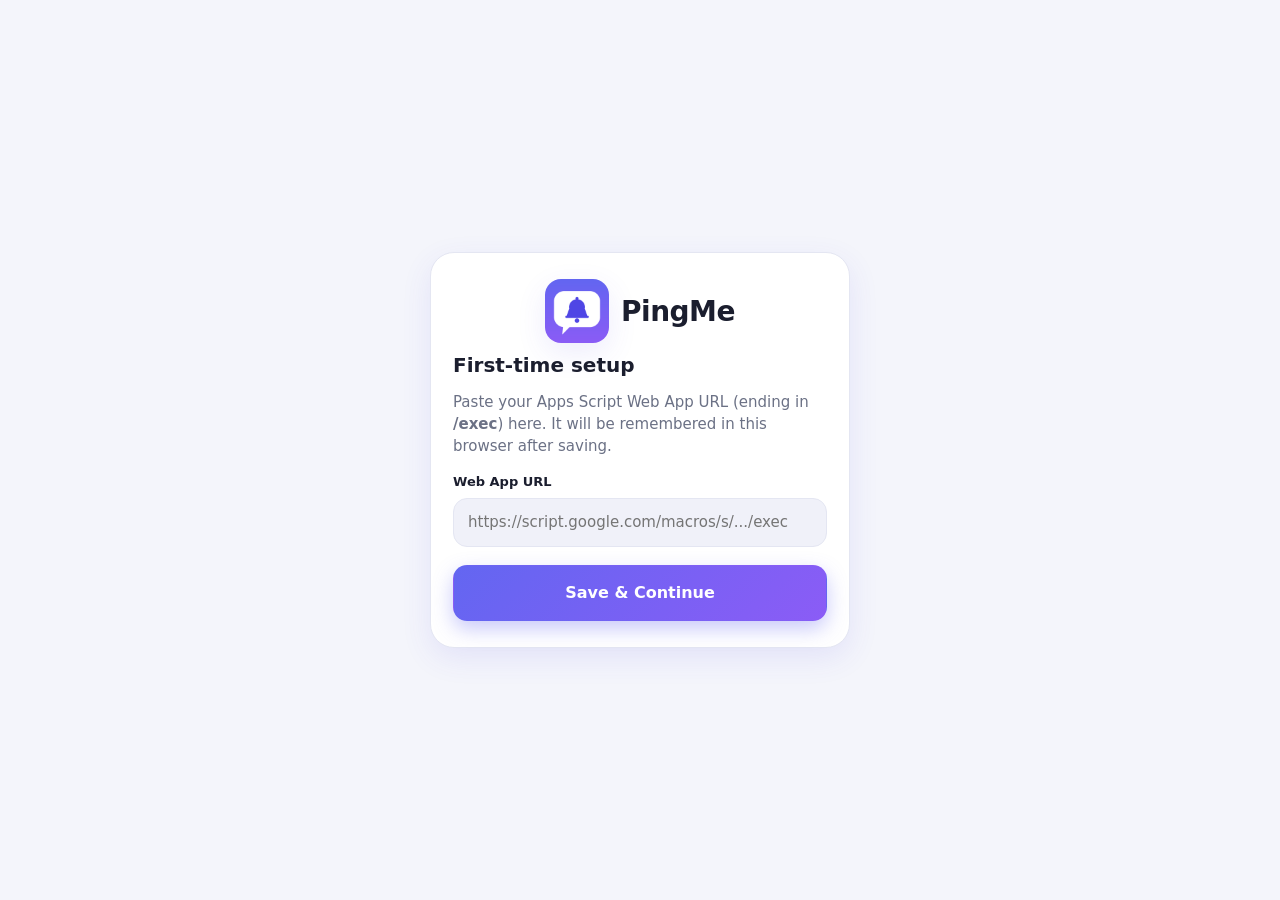
==== commit 757e44b4: "Translate Hindi text to English in index.html" ====
--- a/index.html
+++ b/index.html
@@ -1,10 +1,10 @@
 <!DOCTYPE html>
-<html lang="hi" data-theme="light">
+<html lang="en" data-theme="light">
 <head>
 <meta charset="UTF-8">
 <meta name="viewport" content="width=device-width, initial-scale=1, viewport-fit=cover">
 <title>PingMe</title>
-<meta name="description" content="Apne connected doston ko instant ya scheduled push notification bhejiye.">
+<meta name="description" content="Send instant or scheduled push notifications to your connected friends.">
 <meta name="theme-color" content="#6366f1">
 <link rel="manifest" href="manifest.json">
 <link rel="icon" type="image/png" href="icons/favicon.png">
@@ -26,14 +26,14 @@
 </head>
 <body>
 
-<div id="offlineBar" class="offline-bar hidden">Aap offline hain — purana data dikh raha hai</div>
+<div id="offlineBar" class="offline-bar hidden">You're offline — showing saved data</div>
 
 <!-- ============ BACKEND URL SETUP (sirf jab URL na ho) ============ -->
 <section id="setupScreen" class="screen hidden">
   <div class="auth-card">
     <div class="brand"><img src="icons/icon-192x192.png" alt="" width="64" height="64"><h1>PingMe</h1></div>
-    <h2>Pehli baar setup</h2>
-    <p class="muted">Apps Script ka Web App URL (<b>/exec</b> par khatam hone wala) yahan paste kijiye. Ek baar save hone par is browser me yaad rahega.</p>
+    <h2>First-time setup</h2>
+    <p class="muted">Paste your Apps Script Web App URL (ending in <b>/exec</b>) here. It will be remembered in this browser after saving.</p>
     <label for="setupUrl">Web App URL</label>
     <input id="setupUrl" type="url" placeholder="https://script.google.com/macros/s/.../exec" autocomplete="off">
     <button class="btn primary block" id="setupSave">Save & Continue</button>
@@ -45,7 +45,7 @@
 <section id="authScreen" class="screen hidden">
   <div class="auth-card">
     <div class="brand"><img src="icons/icon-192x192.png" alt="" width="64" height="64"><h1>PingMe</h1></div>
-    <p class="muted center">Apne doston ko seedha unke phone par notification bhejiye.</p>
+    <p class="muted center">Send notifications straight to your friends' phones.</p>
 
     <div class="seg" id="authTabs" role="tablist">
       <button class="seg-btn active" data-auth="login" role="tab">Login</button>
@@ -54,17 +54,17 @@
 
     <form id="authForm" autocomplete="on" novalidate>
       <div id="nameRow" class="hidden">
-        <label for="fName">Aapka naam</label>
-        <input id="fName" type="text" maxlength="40" placeholder="Jaise: Praveen" autocomplete="name">
+        <label for="fName">Your name</label>
+        <input id="fName" type="text" maxlength="40" placeholder="e.g. Praveen" autocomplete="name">
       </div>
       <label for="fUser">User ID</label>
-      <input id="fUser" type="text" maxlength="20" placeholder="sirf a-z, 0-9, _  (3-20)" autocomplete="username" autocapitalize="none" spellcheck="false">
+      <input id="fUser" type="text" maxlength="20" placeholder="only a-z, 0-9, _  (3-20)" autocomplete="username" autocapitalize="none" spellcheck="false">
       <label for="fPass">Password</label>
-      <input id="fPass" type="password" maxlength="100" placeholder="kam se kam 6 characters" autocomplete="current-password">
+      <input id="fPass" type="password" maxlength="100" placeholder="at least 6 characters" autocomplete="current-password">
       <button class="btn primary block" id="authSubmit" type="submit">Login</button>
     </form>
     <div class="msg" id="authMsg"></div>
-    <button class="link" id="changeBackend" type="button">Backend URL badlo</button>
+    <button class="link" id="changeBackend" type="button">Change backend URL</button>
   </div>
 </section>
 
